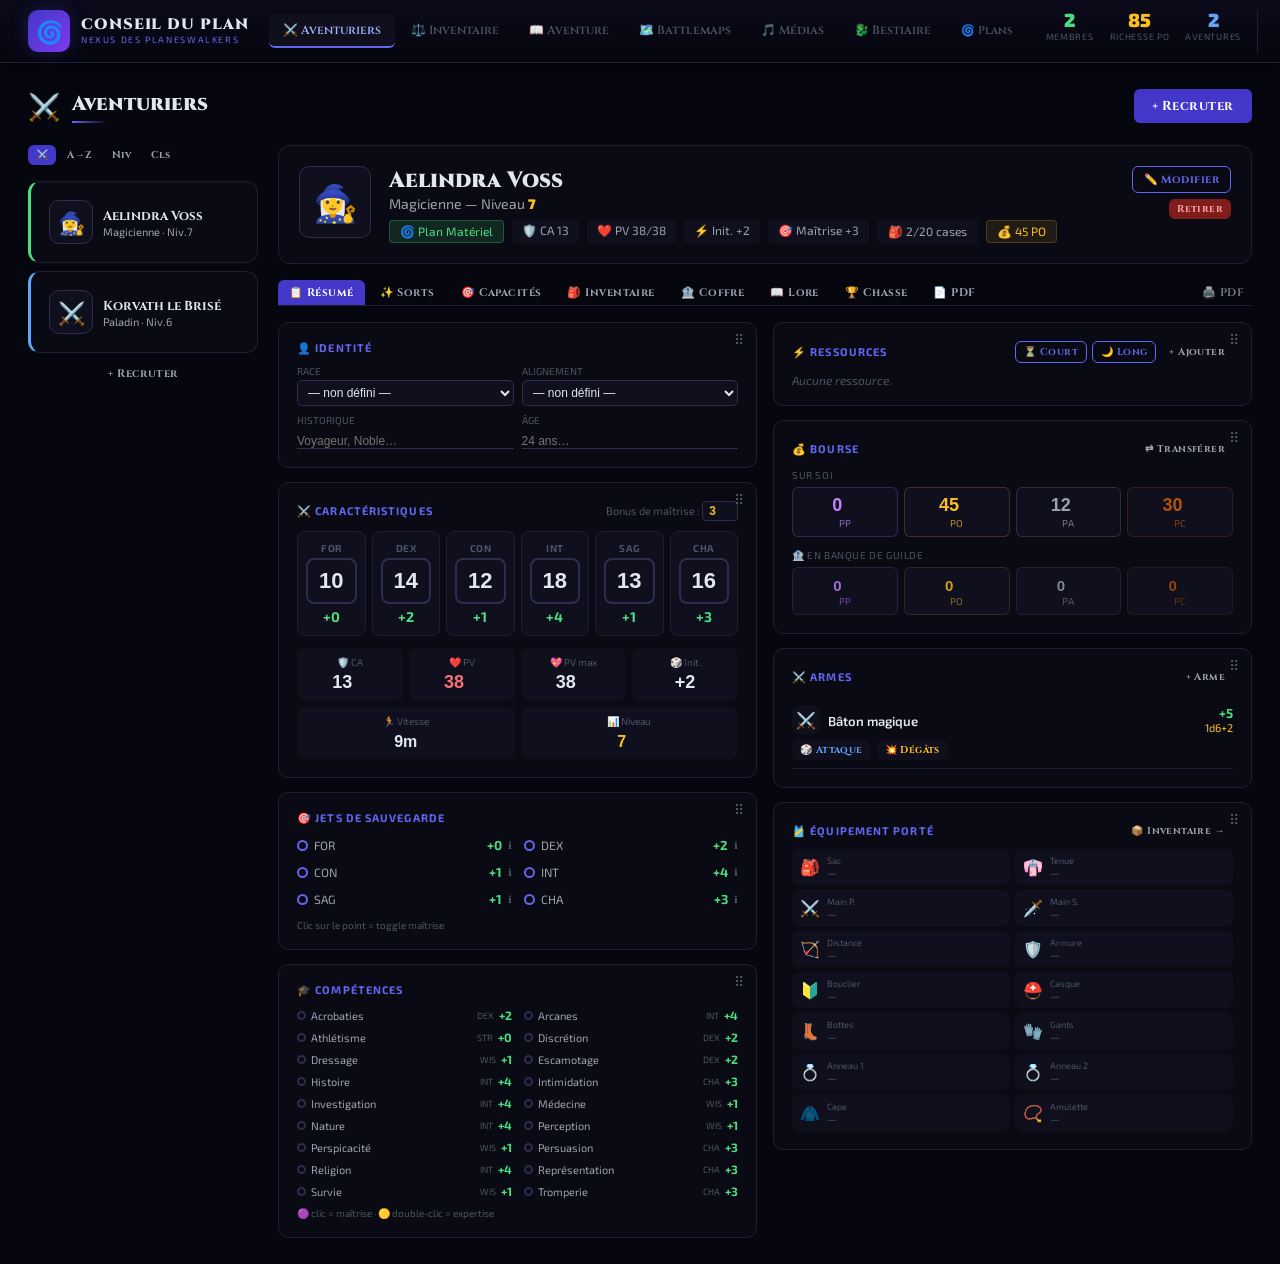
==== conseil-du-plan-v8/index.html @ fad64a67 "V8.0 — modularisation" ====
<!DOCTYPE html>
<html lang="fr">
<head>
    <meta charset="UTF-8">
    <meta name="viewport" content="width=device-width, initial-scale=1.0">
    <title>Conseil du Plan</title>
    
    <!-- Google Fonts -->
    <link href="https://fonts.googleapis.com/css2?family=Cinzel:wght@400;600;700;900&family=Crimson+Pro:ital,wght@0,400;0,600;1,400;1,600&family=Exo+2:wght@300;400;600;700&display=swap" rel="stylesheet">

    <!-- CSS -->
    <link rel="stylesheet" href="css/styles.css">
</head>
<body>
<body>

<!-- HEADER -->
<header id="header">
  <div id="header-inner">
    <div id="logo">
      <div id="logo-icon">🌀</div>
      <div>
        <div id="logo-title">CONSEIL DU PLAN</div>
        <div id="logo-sub">Nexus des Planeswalkers</div>
      </div>
    </div>
    <nav>
      <button class="nav-btn active" data-module="members" onclick="switchModule('members',this)">⚔️ Aventuriers</button>
      <button class="nav-btn" data-module="inventory" onclick="switchModule('inventory',this)">⚖️ Inventaire</button>
      <button class="nav-btn" data-module="adventure" onclick="switchModule('adventure',this)">📖 Aventure</button>
      <button class="nav-btn" data-module="battlemap" onclick="switchModule('battlemap',this)">🗺️ Battlemaps</button>
      <button class="nav-btn" data-module="media" onclick="switchModule('media',this)">🎵 Médias</button>
      <button class="nav-btn" data-module="bestiary" onclick="switchModule('bestiary',this)">🐉 Bestiaire</button>
      <button class="nav-btn" onclick="openPlanesModal()" style="font-size:11px" title="Gérer les noms de plans">🌀 Plans</button>
    </nav>
    <div id="stats">
      <div class="stat"><div class="stat-v" id="stat-members" style="color:var(--green)">0</div><div class="stat-l">Membres</div></div>
      <div class="stat"><div class="stat-v" id="stat-items" style="color:var(--gold)">0 PO</div><div class="stat-l">Richesse PO</div></div>
      <div class="stat"><div class="stat-v" id="stat-logs" style="color:var(--blue)">0</div><div class="stat-l">Aventures</div></div>
      <div style="display:flex;flex-direction:column;gap:3px;border-left:1px solid var(--border);padding-left:16px">
        <button class="btn btn-ghost btn-xs" onclick="exportData()" title="Exporter toutes les données en JSON" style="font-size:10px;white-space:nowrap">💾 Exporter</button>
        <button class="btn btn-ghost btn-xs" onclick="importData()" title="Importer un fichier de sauvegarde JSON" style="font-size:10px;white-space:nowrap">📂 Importer</button>
      </div>
      <button onclick="toggleTheme()" id="theme-btn" title="Basculer mode clair/sombre"
        style="background:none;border:1px solid var(--border2);border-radius:8px;cursor:pointer;padding:6px 10px;font-size:16px;color:var(--text);transition:all .2s;margin-left:4px">🌙</button>
    </div>
  </div>
</header>

<main id="main">
  <div id="module-members" class="module"></div>
  <div id="module-inventory" class="module" style="display:none"></div>
  <div id="module-battlemap" class="module" style="display:none"></div>
  <div id="module-media" class="module" style="display:none"></div>
  <div id="module-adventure" class="module" style="display:none"></div>
  <div id="module-bestiary" class="module" style="display:none"></div>
</main>

<!-- MODAL CONTAINER -->
<div id="modal-container"></div>
<div id="toast"></div>


    <!-- JS Modules (ordre important !) -->
    <script src="js/core/constants.js"></script>
    <script src="js/data/data-store.js"></script>
    <script src="js/core/db.js"></script>
    <script src="js/core/toast.js"></script>
    <script src="js/core/modal.js"></script>
    <script src="js/core/app.js"></script>
    <script src="js/core/utils.js"></script>
    <script src="js/modules/aventuriers.js"></script>
    <script src="js/modules/member-modal.js"></script>
    <script src="js/modules/member-spells.js"></script>
    <script src="js/modules/member-inventory.js"></script>
    <script src="js/modules/member-save.js"></script>
    <script src="js/modules/inventaire.js"></script>
    <script src="js/modules/journal.js"></script>
    <script src="js/modules/pnj.js"></script>
    <script src="js/modules/battlemaps.js"></script>
    <script src="js/modules/medias.js"></script>
    <script src="js/modules/bestiaire.js"></script>
    <script src="js/data/spells-aidedd.js"></script>
    <script src="js/modules/tresors.js"></script>
    <script src="js/modules/chasse.js"></script>
    <script src="js/modules/aventure.js"></script>
    <script src="js/core/export-import.js"></script>
    <script src="js/core/init.js"></script>
</body>
</html>
---- conseil-du-plan-v8/css/styles.css ----
/* @import déplacé vers <link> dans index.html */

*{box-sizing:border-box;margin:0;padding:0}
:root{
  --bg:#06060f;--surface:#0a0a14;--surface2:#0f0f1e;--selected:#1e1e3a;--border:#1e1e35;--border2:#2d2d4e;
  --text:#e2e8f0;--muted:#9ca3af;--dim:#4b5563;
  --indigo:#6366f1;--indigo-dark:#4338ca;--indigo-deep:#312e81;
  --gold:#fbbf24;--green:#4ade80;--sky:#38bdf8;--red:#f87171;--blue:#60a5fa;--purple:#c084fc;
}
body{background:var(--bg);color:var(--text);font-family:'Exo 2',sans-serif;min-height:100vh}
::-webkit-scrollbar{width:5px;height:5px}
::-webkit-scrollbar-track{background:var(--surface)}
::-webkit-scrollbar-thumb{background:var(--border2);border-radius:3px}

/* HEADER */
#header{
  position:sticky;top:0;z-index:200;
  background:linear-gradient(180deg,#0a0a1a,#06060f);
  border-bottom:1px solid var(--border);
  box-shadow:0 4px 30px rgba(0,0,0,.6);
  padding:0 28px;
}
#header-inner{max-width:1440px;margin:0 auto;display:flex;align-items:center;gap:20px;height:62px}
#logo{display:flex;align-items:center;gap:11px;flex-shrink:0}
#logo-icon{width:42px;height:42px;background:linear-gradient(135deg,var(--indigo-dark),#7c3aed);border-radius:10px;display:flex;align-items:center;justify-content:center;font-size:22px;box-shadow:0 0 18px #4338ca55}
#logo-title{font-family:'Cinzel',serif;font-weight:900;font-size:15px;letter-spacing:.06em;color:var(--text);line-height:1.1}
#logo-sub{font-size:9px;letter-spacing:.18em;text-transform:uppercase;color:var(--indigo)}
nav{display:flex;gap:2px;flex:1;justify-content:center}
.nav-btn{
  display:flex;align-items:center;gap:7px;padding:8px 14px;border-radius:6px;border:none;
  cursor:pointer;background:transparent;color:var(--dim);font-family:'Cinzel',serif;
  font-size:12px;font-weight:600;border-bottom:2px solid transparent;transition:all .15s;
  white-space:nowrap
}
.nav-btn:hover{color:var(--muted);background:var(--surface2)}
.nav-btn.active{color:#a5b4fc;background:var(--surface2);border-bottom-color:var(--indigo)}
#stats{display:flex;gap:16px;flex-shrink:0}
.stat{text-align:center}
.stat-v{font-weight:900;font-size:19px;line-height:1}
.stat-l{font-size:9px;text-transform:uppercase;letter-spacing:.08em;color:var(--dim);margin-top:2px}

/* MAIN */
#main{max-width:1440px;margin:0 auto;padding:26px 28px}
.module-header{display:flex;align-items:center;gap:12px;margin-bottom:22px}
.module-title{font-family:'Cinzel',serif;font-weight:900;font-size:20px;color:var(--text)}
.module-bar{width:36px;height:2px;background:linear-gradient(90deg,var(--indigo),transparent);margin-top:4px}

/* CARDS */
.card{background:var(--surface);border:1px solid var(--border);border-radius:10px;padding:18px}
.card:hover{border-color:var(--border2)}

/* BUTTONS */
.btn{
  display:inline-flex;align-items:center;gap:6px;padding:8px 18px;border-radius:6px;border:none;
  cursor:pointer;font-weight:700;font-family:'Cinzel',serif;letter-spacing:.04em;
  font-size:13px;transition:all .15s;white-space:nowrap
}
.btn-primary{background:var(--indigo-dark);color:#fff}.btn-primary:hover{background:#3730a3}
.btn-outline{background:transparent;color:var(--indigo);border:1px solid var(--indigo)}.btn-outline:hover{background:var(--surface2)}
.btn-ghost{background:transparent;color:var(--muted);border:none}.btn-ghost:hover{background:var(--border)}
.btn-danger{background:#7f1d1d;color:#fca5a5;border:none}.btn-danger:hover{background:#991b1b}
.btn-sm{padding:5px 11px;font-size:11px}
.btn-xs{padding:3px 8px;font-size:10px}

/* FORM */
.field{margin-bottom:14px}
.field label{display:block;font-size:11px;color:var(--muted);letter-spacing:.09em;text-transform:uppercase;margin-bottom:5px;font-weight:600}
.field input,.field textarea,.field select{
  width:100%;background:var(--surface2);border:1px solid var(--border2);border-radius:6px;
  color:var(--text);padding:8px 12px;font-size:14px;font-family:inherit;outline:none;
  transition:border .15s
}
.field input:focus,.field textarea:focus,.field select:focus{border-color:var(--indigo)}
.field textarea{resize:vertical;font-family:'Crimson Pro',serif;font-size:15px;line-height:1.7}
.grid2{display:grid;grid-template-columns:1fr 1fr;gap:0 16px}

/* MODAL */
.overlay{position:fixed;inset:0;background:rgba(0,0,0,.78);backdrop-filter:blur(5px);z-index:500;display:flex;align-items:center;justify-content:center;padding:20px}
.modal{background:var(--bg);border:1px solid var(--border2);border-radius:14px;width:100%;max-width:680px;max-height:88vh;overflow:auto;box-shadow:0 30px 60px rgba(0,0,0,.8)}
.modal-wide{max-width:900px}
.modal-header{padding:18px 24px;border-bottom:1px solid var(--border);display:flex;justify-content:space-between;align-items:center;position:sticky;top:0;background:var(--bg);z-index:10}
.modal-title{font-family:'Cinzel',serif;font-size:17px;color:var(--text)}
.modal-body{padding:24px}
.modal-close{background:none;border:none;color:var(--dim);cursor:pointer;font-size:20px;line-height:1;padding:2px 6px}
.modal-close:hover{color:var(--text)}

/* RARITY */
.badge-common{color:#9ca3af;background:#9ca3af18;border:1px solid #9ca3af33}
.badge-uncommon{color:#4ade80;background:#4ade8018;border:1px solid #4ade8033}
.badge-rare{color:#60a5fa;background:#60a5fa18;border:1px solid #60a5fa33}
.badge-veryrare{color:#c084fc;background:#c084fc18;border:1px solid #c084fc33}
.badge-legendary{color:#fb923c;background:#fb923c18;border:1px solid #fb923c33}
.badge{padding:2px 8px;border-radius:4px;font-size:11px;font-weight:600;letter-spacing:.05em}

/* TAGS */
.tag{padding:2px 8px;border-radius:4px;font-size:11px;background:#6366f118;color:var(--indigo);border:1px solid #6366f133}

/* AVATAR PICKER */
.avatar-grid{display:flex;flex-wrap:wrap;gap:6px;margin-top:6px}
.avatar-opt{width:38px;height:38px;font-size:20px;background:var(--surface2);border:1px solid var(--border2);border-radius:6px;cursor:pointer;display:flex;align-items:center;justify-content:center;transition:all .1s}
.avatar-opt:hover{border-color:var(--indigo)}
.avatar-opt.selected{background:var(--indigo-dark);border-color:var(--indigo)}
.avatar-img-opt{width:38px;height:38px;border-radius:6px;object-fit:cover;cursor:pointer;border:2px solid transparent}
.avatar-img-opt.selected{border-color:var(--indigo)}

/* SECTION DIVIDER */
.section-divider{display:flex;align-items:center;gap:8px;margin-bottom:10px;margin-top:20px}
.section-divider-label{font-size:11px;font-weight:700;letter-spacing:.1em;text-transform:uppercase;color:var(--indigo);white-space:nowrap}
.section-divider-line{flex:1;height:1px;background:linear-gradient(90deg,var(--indigo)44,transparent)}

/* JOURNAL PARCHMENT */
#journal-content.parchment{
  background:linear-gradient(160deg,#1a1208 0%,#130e06 50%,#1a1208 100%);
  border:1px solid #78350f55;
  border-radius:10px;
  padding:32px 36px;
  position:relative;
}
#journal-content.parchment::before{
  content:'';position:absolute;inset:0;border-radius:10px;
  background:url("data:image/svg+xml,%3Csvg xmlns='http://www.w3.org/2000/svg' width='200' height='200'%3E%3Cfilter id='n'%3E%3CfeTurbulence type='fractalNoise' baseFrequency='.65' numOctaves='3' stitchTiles='stitch'/%3E%3CfeColorMatrix type='saturate' values='0'/%3E%3C/filter%3E%3Crect width='200' height='200' filter='url(%23n)' opacity='0.04'/%3E%3C/svg%3E");
  pointer-events:none;opacity:.5
}
.journal-entry-text{
  font-family:'Crimson Pro',serif;font-size:17px;line-height:1.85;color:#d4b896;
  white-space:pre-wrap;position:relative;z-index:1
}
.journal-entry-title{font-family:'Cinzel',serif;font-size:22px;color:#e8d5b0;margin-bottom:8px;position:relative;z-index:1}
.journal-meta{color:#a07850;font-size:13px;position:relative;z-index:1}
.journal-tags{display:flex;gap:6px;flex-wrap:wrap;margin-top:16px;position:relative;z-index:1}
.journal-tag{padding:2px 10px;border-radius:4px;font-size:11px;background:#78350f22;color:#fbbf24;border:1px solid #78350f55}

/* STATBLOCK */
.statblock{background:var(--surface2);border:1px solid var(--border2);border-radius:8px;padding:16px}
.stat-row{display:flex;justify-content:space-between;align-items:center;padding:6px 0;border-bottom:1px solid var(--border)}
.stat-row:last-child{border-bottom:none}
.stat-key{color:var(--muted);font-size:13px}
.stat-val{color:var(--text);font-weight:600;font-size:13px;text-align:right;max-width:60%}
.stat-score{text-align:center;padding:10px 8px;background:var(--surface2);border-radius:8px;border:1px solid var(--border)}
.stat-score-val{font-size:22px;font-weight:900;color:var(--text);line-height:1}
.stat-score-mod{font-size:12px;color:var(--indigo);margin-top:2px}
.stat-score-name{font-size:10px;color:var(--dim);text-transform:uppercase;letter-spacing:.08em;margin-top:3px}

/* MEMBER CARD */
.member-card{
  background:var(--surface);border:1px solid var(--border);border-radius:12px;
  overflow:hidden;transition:border-color .15s;cursor:pointer
}
.member-card:hover{border-color:var(--border2)}
.member-card-banner{height:5px}
.member-card-body{padding:18px}
.member-avatar{width:58px;height:58px;border-radius:10px;object-fit:cover;background:var(--surface2);border:1px solid var(--border2);display:flex;align-items:center;justify-content:center;font-size:30px;flex-shrink:0;overflow:hidden}

/* BATTLEMAP */
#map-canvas-wrap{overflow:auto;flex:1}
.map-cell{position:absolute;box-sizing:border-box;cursor:crosshair}
.token{
  position:absolute;border-radius:50%;display:flex;align-items:center;justify-content:center;
  font-weight:900;color:#fff;cursor:grab;user-select:none;z-index:10;
  font-size:10px;transition:box-shadow .1s;overflow:hidden;
  flex-direction:column
}
.token:active{cursor:grabbing}
.token.selected{outline:2px solid #fff;outline-offset:1px;box-shadow:0 0 14px currentColor!important}

/* IMAGE UPLOAD */
.img-upload-btn{
  display:flex;flex-direction:column;align-items:center;justify-content:center;gap:6px;
  width:100%;min-height:90px;border:2px dashed var(--border2);border-radius:8px;
  cursor:pointer;color:var(--muted);font-size:13px;background:transparent;
  transition:border-color .15s;padding:16px
}
.img-upload-btn:hover{border-color:var(--indigo);color:var(--indigo)}

/* SCROLL container */
.scroll{overflow-y:auto}

/* SEPARATOR */
hr{border:none;border-top:1px solid var(--border);margin:16px 0}

/* TOAST */
#toast{
  position:fixed;bottom:24px;right:24px;z-index:999;
  background:var(--surface2);border:1px solid var(--indigo);border-radius:8px;
  padding:12px 20px;color:var(--text);font-size:14px;
  transform:translateY(80px);opacity:0;transition:all .3s;pointer-events:none
}
#toast.show{transform:translateY(0);opacity:1}

/* SECRET BOX */
.secret-box{background:var(--surface);border:1px solid #78350f;border-radius:6px;padding:12px 16px}
.secret-text{color:#fcd34d;font-family:'Crimson Pro',serif;font-size:15px;line-height:1.7}

/* RESPONSIVE TWEAKS */
@media(max-width:800px){
  #header-inner{flex-wrap:wrap;height:auto;padding:10px 0}
  nav{order:3;width:100%;overflow-x:auto;padding-bottom:4px}
}
/* ── LIGHT MODE ─────────────────────────────────────── */
body.light-mode{--blue:#0369a1;
  --bg:#f0f0f8;--surface:#ffffff;--surface2:#f5f5fc;--selected:#e8eaff;
  --border:#d4d4e8;--border2:#b8b8d4;
  --text:#1a1a2e;--muted:#4b5280;--dim:#9090b0;
}
body.light-mode #header{background:linear-gradient(180deg,#ffffff,#f0f0f8);box-shadow:0 4px 20px rgba(0,0,0,.08);}
body.light-mode .nav-btn{color:var(--dim);}
body.light-mode .nav-btn:hover{background:#e8e8f8;color:var(--muted);}
body.light-mode .nav-btn.active{color:#4338ca;background:#ebebff;border-bottom-color:#4338ca;}
body.light-mode .card{background:#fff;border-color:var(--border);}
body.light-mode input:focus,body.light-mode select:focus,body.light-mode textarea:focus{border-color:#6366f1;outline:none;}
body.light-mode .btn-ghost{color:var(--muted);background:transparent;}
body.light-mode .btn-ghost:hover{background:#e8e8f8;color:var(--text);}
body.light-mode .btn-outline{border-color:var(--border2);color:var(--muted);}
body.light-mode .btn-outline:hover{border-color:#6366f1;color:#6366f1;}
body.light-mode #sidebar{background:#fff;border-color:var(--border);}
body.light-mode .member-card:hover{background:#f5f5fc;border-color:#c4c4e8;}
body.light-mode .member-card.selected{background:#ebebff;border-color:#6366f1;}
body.light-mode .stat-score{background:#f0f0fc;}
body.light-mode .stat-score-val{color:#1a1a2e;}
body.light-mode .stat-score-mod{color:#6366f1;}
body.light-mode #toast{background:#fff;border-color:#6366f1;color:#1a1a2e;box-shadow:0 4px 20px rgba(0,0,0,.12);}
body.light-mode .secret-text{color:#92400e;}
body.light-mode .img-upload-btn{border-color:var(--border2);color:var(--muted);}
body.light-mode .img-upload-btn:hover{border-color:#6366f1;color:#6366f1;}
body.light-mode ::-webkit-scrollbar-track{background:#f0f0f8;}
body.light-mode ::-webkit-scrollbar-thumb{background:#c4c4e0;}

/* ── LIGHT MODE EXTRA OVERRIDES ──────────────────────────── */
body.light-mode .secret-box{background:#fffbeb;border-color:#f59e0b;}
body.light-mode #map-canvas-wrap{background:#dde1ea;}
body.light-mode .overlay{background:rgba(0,0,0,.4);}
body.light-mode .modal{background:#fff;border-color:var(--border);}
body.light-mode .modal-header{background:#f8f8fb;}
body.light-mode .modal-close{color:#555;}
body.light-mode input,body.light-mode textarea,body.light-mode select{
  background:var(--surface);color:var(--text);border-color:var(--border2);}
body.light-mode .badge-common{background:#f0f0f3;color:#555;}
body.light-mode .badge-uncommon{background:#e7faf0;color:#16a34a;}
body.light-mode .badge-rare{background:#eff6ff;color:#2563eb;}
body.light-mode .badge-veryrare{background:#f5f3ff;color:#7c3aed;}
body.light-mode .badge-legendary{background:#fff7ed;color:#c2410c;}
body.light-mode .member-card{background:#fff;border-color:#e2e4eb;}
body.light-mode .member-card.active{background:#eff1ff;border-color:#818cf8;}
body.light-mode .tab-btn{color:#555;}
body.light-mode .tab-btn.active{color:var(--indigo);}
body.light-mode #token-popup{background:#fff !important;border-color:#c0c4d8 !important;color:var(--text);}
body.light-mode #token-popup *{color:var(--text);}
body.light-mode .tooltip{background:#fff;border:1px solid var(--border2);color:var(--text);}
/* ── JOURNAL light mode ──────────────────────────────── */
body.light-mode #journal-content.parchment{
  background:linear-gradient(160deg,#fdf6e3 0%,#fef9ec 50%,#fdf6e3 100%);
  border-color:#c8a86044;
  box-shadow:0 4px 24px rgba(160,120,40,.08);
}
body.light-mode #journal-content.parchment::before{opacity:.12;}
body.light-mode .journal-entry-title{color:#3d2b0e;}
body.light-mode .journal-entry-text{color:#4a3520;}
body.light-mode .journal-meta{color:#8b6340;}
body.light-mode .journal-tag{background:#f3e4c044;color:#9a7030;border-color:#c8a86044;}
body.light-mode #journal-sidebar>div{background:var(--surface)!important;}


@keyframes slideUp {
  from { transform:translateY(20px); opacity:0; }
  to   { transform:translateY(0);    opacity:1; }
}


/* ── V6 : PANNEAUX LEGO ──────────────────────────────────────── */
.v6-panel {
  position: relative;
  transition: box-shadow .15s, transform .1s;
  cursor: default;
}
.v6-panel-handle {
  position: absolute;
  top: 8px;
  right: 8px;
  color: var(--dim);
  font-size: 14px;
  cursor: grab;
  padding: 2px 4px;
  border-radius: 4px;
  transition: color .15s, background .15s;
  user-select: none;
  line-height: 1;
}
.v6-panel-handle:hover {
  color: var(--indigo);
  background: var(--indigo)15;
}
.v6-panel[draggable=true] {
  cursor: grab;
}
.v6-panel.dragging {
  opacity: .4;
  box-shadow: 0 8px 24px #0008;
  transform: scale(.98);
}
.v6-drop-col {
  display: flex;
  flex-direction: column;
  gap: 14px;
  min-height: 100px;
  transition: outline .15s;
}
.v6-drop-col.drag-over {
  outline: 2px dashed var(--indigo);
  border-radius: 10px;
}

/* ── V6 : INPUTS INLINE ─────────────────────────────────────── */
.stat-score input {
  -moz-appearance: textfield;
}
.stat-score input::-webkit-outer-spin-button,
.stat-score input::-webkit-inner-spin-button {
  -webkit-appearance: none;
}

/* ── V6 : IMPRESSION @media print ──────────────────────────── */
@media print {
  /* Masquer tout sauf la fiche perso */
  body > *:not(#print-sheet) { display: none !important; }
  #print-sheet {
    display: block !important;
    position: fixed;
    top: 0; left: 0;
    width: 210mm;
    min-height: 297mm;
    background: white;
    color: black;
    font-family: 'Crimson Pro', Georgia, serif;
    font-size: 10pt;
    padding: 10mm;
  }
  #print-sheet .ps-header {
    display: flex;
    align-items: center;
    gap: 12px;
    border-bottom: 2px solid #333;
    padding-bottom: 8px;
    margin-bottom: 12px;
  }
  #print-sheet .ps-section {
    break-inside: avoid;
    margin-bottom: 10px;
  }
  #print-sheet .ps-section-title {
    font-family: 'Cinzel', serif;
    font-size: 9pt;
    text-transform: uppercase;
    letter-spacing: .1em;
    border-bottom: 1px solid #999;
    margin-bottom: 5px;
    color: #444;
  }
  #print-sheet .ps-grid6 {
    display: grid;
    grid-template-columns: repeat(6, 1fr);
    gap: 4px;
    text-align: center;
  }
  #print-sheet .ps-stat-box {
    border: 1px solid #999;
    border-radius: 6px;
    padding: 4px;
  }
  #print-sheet .ps-stat-val { font-size: 18pt; font-weight: 900; }
  #print-sheet .ps-stat-mod { font-size: 11pt; font-weight: 700; }
  #print-sheet .ps-stat-name { font-size: 7pt; text-transform: uppercase; color: #555; }
  #print-sheet .ps-grid2 { display: grid; grid-template-columns: 1fr 1fr; gap: 6px; }
  #print-sheet .ps-coin { text-align: center; border: 1px solid #ccc; border-radius: 4px; padding: 3px; }
}
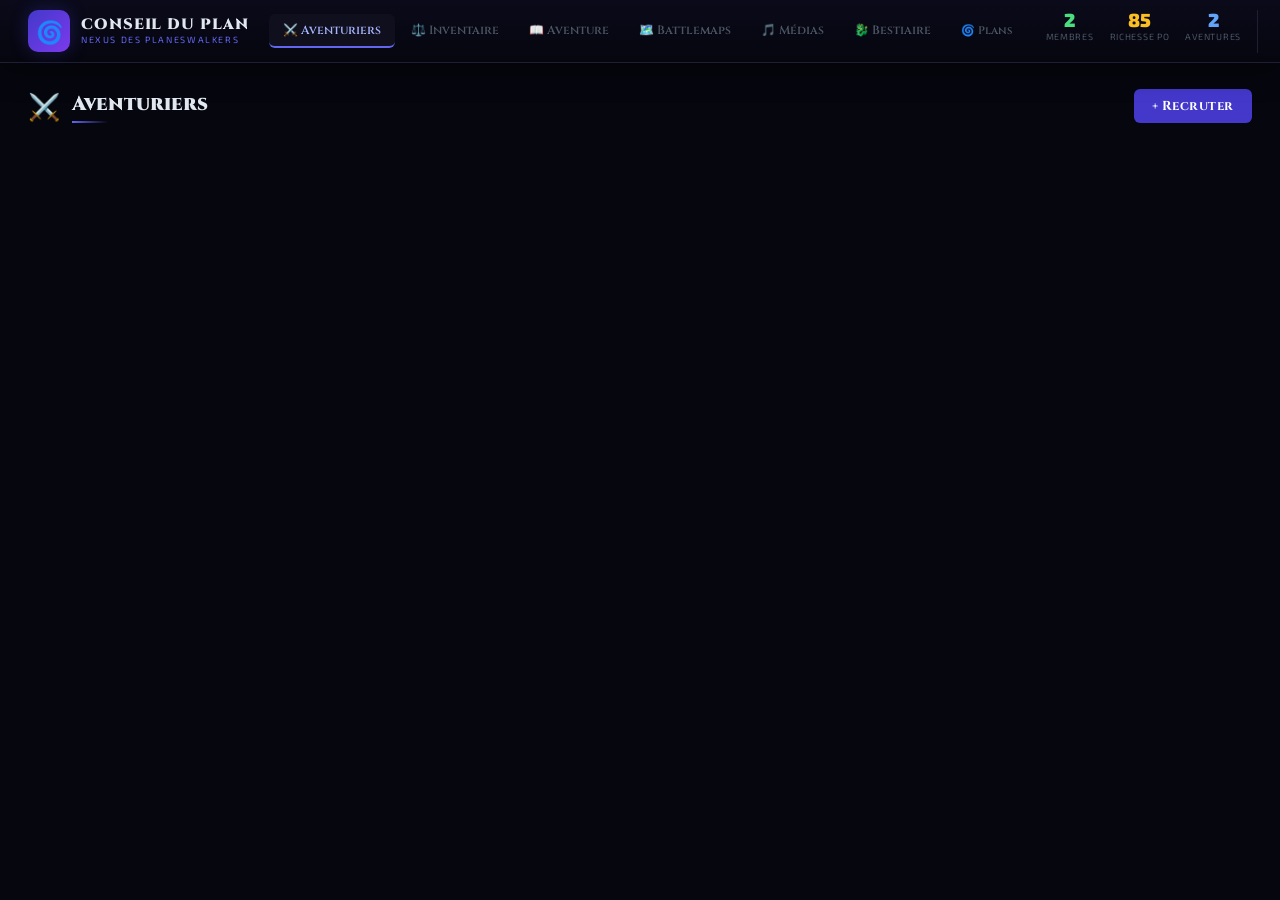
==== commit 4e9936fa: "bug fixes" ====
--- a/conseil-du-plan-v8/index.html
+++ b/conseil-du-plan-v8/index.html
@@ -12,7 +12,6 @@
     <link rel="stylesheet" href="css/styles.css">
 </head>
 <body>
-<body>
 
 <!-- HEADER -->
 <header id="header">
@@ -25,18 +24,18 @@
       </div>
     </div>
     <nav>
-      <button class="nav-btn active" data-module="members" onclick="switchModule('members',this)">⚔️ Aventuriers</button>
-      <button class="nav-btn" data-module="inventory" onclick="switchModule('inventory',this)">⚖️ Inventaire</button>
-      <button class="nav-btn" data-module="adventure" onclick="switchModule('adventure',this)">📖 Aventure</button>
-      <button class="nav-btn" data-module="battlemap" onclick="switchModule('battlemap',this)">🗺️ Battlemaps</button>
-      <button class="nav-btn" data-module="media" onclick="switchModule('media',this)">🎵 Médias</button>
-      <button class="nav-btn" data-module="bestiary" onclick="switchModule('bestiary',this)">🐉 Bestiaire</button>
+      <button class="nav-btn active" data-module="members"    onclick="switchModule('members',this)">⚔️ Aventuriers</button>
+      <button class="nav-btn"        data-module="inventory"  onclick="switchModule('inventory',this)">⚖️ Inventaire</button>
+      <button class="nav-btn"        data-module="adventure"  onclick="switchModule('adventure',this)">📖 Aventure</button>
+      <button class="nav-btn"        data-module="battlemap"  onclick="switchModule('battlemap',this)">🗺️ Battlemaps</button>
+      <button class="nav-btn"        data-module="media"      onclick="switchModule('media',this)">🎵 Médias</button>
+      <button class="nav-btn"        data-module="bestiary"   onclick="switchModule('bestiary',this)">🐉 Bestiaire</button>
       <button class="nav-btn" onclick="openPlanesModal()" style="font-size:11px" title="Gérer les noms de plans">🌀 Plans</button>
     </nav>
     <div id="stats">
       <div class="stat"><div class="stat-v" id="stat-members" style="color:var(--green)">0</div><div class="stat-l">Membres</div></div>
-      <div class="stat"><div class="stat-v" id="stat-items" style="color:var(--gold)">0 PO</div><div class="stat-l">Richesse PO</div></div>
-      <div class="stat"><div class="stat-v" id="stat-logs" style="color:var(--blue)">0</div><div class="stat-l">Aventures</div></div>
+      <div class="stat"><div class="stat-v" id="stat-items"   style="color:var(--gold)">0 PO</div><div class="stat-l">Richesse PO</div></div>
+      <div class="stat"><div class="stat-v" id="stat-logs"    style="color:var(--blue)">0</div><div class="stat-l">Aventures</div></div>
       <div style="display:flex;flex-direction:column;gap:3px;border-left:1px solid var(--border);padding-left:16px">
         <button class="btn btn-ghost btn-xs" onclick="exportData()" title="Exporter toutes les données en JSON" style="font-size:10px;white-space:nowrap">💾 Exporter</button>
         <button class="btn btn-ghost btn-xs" onclick="importData()" title="Importer un fichier de sauvegarde JSON" style="font-size:10px;white-space:nowrap">📂 Importer</button>
@@ -48,43 +47,77 @@
 </header>
 
 <main id="main">
-  <div id="module-members" class="module"></div>
+  <div id="module-members"   class="module"></div>
   <div id="module-inventory" class="module" style="display:none"></div>
   <div id="module-battlemap" class="module" style="display:none"></div>
-  <div id="module-media" class="module" style="display:none"></div>
+  <div id="module-media"     class="module" style="display:none"></div>
   <div id="module-adventure" class="module" style="display:none"></div>
-  <div id="module-bestiary" class="module" style="display:none"></div>
+  <div id="module-bestiary"  class="module" style="display:none"></div>
 </main>
 
 <!-- MODAL CONTAINER -->
 <div id="modal-container"></div>
 <div id="toast"></div>
 
+<!-- Div d'impression (généré par generatePrintSheet, caché hors impression) -->
+<div id="print-sheet" style="display:none">
+  <div id="print-sheet-content"></div>
+</div>
 
-    <!-- JS Modules (ordre important !) -->
+    <!--
+    ================================================================
+    ORDRE DE CHARGEMENT DES SCRIPTS — CRITIQUE
+    ================================================================
+    1. constants.js     — constantes globales (STORE_KEY, listes…)
+    2. data-store.js    — données par défaut + DB initial
+    3. db.js            — save(), load(), hydrate(), helpers inline
+    4. toast / modal / app — UI de base
+    5. utils.js         — helpers + [Patch 2a] normalizeItem()
+                                   + [Patch 2b] DragDrop
+    6. modules aventuriers (ordre fixe — dépendances entre eux)
+    7. member-resources.js — [Patch 4] APRÈS member-save.js,
+                             AVANT inventaire.js
+                             (dépend de renderMemberSummary de aventuriers.js)
+    8. inventaire.js    — module inventaire
+    9. autres modules…
+    10. spells-aidedd.js — APRÈS bestiaire.js (qui l'utilise)
+    11. export-import.js — APRÈS tous les modules
+    12. init.js         — DERNIER : lance le premier rendu
+    ================================================================
+    -->
+
+    <!-- ── CORE ── -->
     <script src="js/core/constants.js"></script>
     <script src="js/data/data-store.js"></script>
     <script src="js/core/db.js"></script>
     <script src="js/core/toast.js"></script>
     <script src="js/core/modal.js"></script>
     <script src="js/core/app.js"></script>
-    <script src="js/core/utils.js"></script>
+    <script src="js/core/utils.js"></script><!-- Patch 2a + 2b -->
+
+    <!-- ── MODULES AVENTURIERS ── -->
     <script src="js/modules/aventuriers.js"></script>
     <script src="js/modules/member-modal.js"></script>
     <script src="js/modules/member-spells.js"></script>
     <script src="js/modules/member-inventory.js"></script>
     <script src="js/modules/member-save.js"></script>
+    <script src="js/modules/member-resources.js"></script><!-- Patch 4 — après member-save, avant inventaire -->
+
+    <!-- ── AUTRES MODULES ── -->
     <script src="js/modules/inventaire.js"></script>
     <script src="js/modules/journal.js"></script>
     <script src="js/modules/pnj.js"></script>
     <script src="js/modules/battlemaps.js"></script>
     <script src="js/modules/medias.js"></script>
     <script src="js/modules/bestiaire.js"></script>
-    <script src="js/data/spells-aidedd.js"></script>
+    <script src="js/data/spells-aidedd.js"></script><!-- après bestiaire -->
     <script src="js/modules/tresors.js"></script>
     <script src="js/modules/chasse.js"></script>
     <script src="js/modules/aventure.js"></script>
+
+    <!-- ── FINALISATION ── -->
     <script src="js/core/export-import.js"></script>
-    <script src="js/core/init.js"></script>
+    <script src="js/core/init.js"></script><!-- DOIT être le dernier -->
+
 </body>
-</html>+</html>
--- a/conseil-du-plan-v8/css/styles.css
+++ b/conseil-du-plan-v8/css/styles.css
@@ -6,13 +6,16 @@
   --text:#e2e8f0;--muted:#9ca3af;--dim:#4b5563;
   --indigo:#6366f1;--indigo-dark:#4338ca;--indigo-deep:#312e81;
   --gold:#fbbf24;--green:#4ade80;--sky:#38bdf8;--red:#f87171;--blue:#60a5fa;--purple:#c084fc;
+  --accent:#c8a455;
 }
 body{background:var(--bg);color:var(--text);font-family:'Exo 2',sans-serif;min-height:100vh}
 ::-webkit-scrollbar{width:5px;height:5px}
 ::-webkit-scrollbar-track{background:var(--surface)}
 ::-webkit-scrollbar-thumb{background:var(--border2);border-radius:3px}
 
-/* HEADER */
+/* ═══════════════════════════════════════════════════════════
+   HEADER
+   ═══════════════════════════════════════════════════════════ */
 #header{
   position:sticky;top:0;z-index:200;
   background:linear-gradient(180deg,#0a0a1a,#06060f);
@@ -22,7 +25,12 @@
 }
 #header-inner{max-width:1440px;margin:0 auto;display:flex;align-items:center;gap:20px;height:62px}
 #logo{display:flex;align-items:center;gap:11px;flex-shrink:0}
-#logo-icon{width:42px;height:42px;background:linear-gradient(135deg,var(--indigo-dark),#7c3aed);border-radius:10px;display:flex;align-items:center;justify-content:center;font-size:22px;box-shadow:0 0 18px #4338ca55}
+#logo-icon{
+  width:42px;height:42px;
+  background:linear-gradient(135deg,var(--indigo-dark),#7c3aed);
+  border-radius:10px;display:flex;align-items:center;justify-content:center;
+  font-size:22px;box-shadow:0 0 18px #4338ca55
+}
 #logo-title{font-family:'Cinzel',serif;font-weight:900;font-size:15px;letter-spacing:.06em;color:var(--text);line-height:1.1}
 #logo-sub{font-size:9px;letter-spacing:.18em;text-transform:uppercase;color:var(--indigo)}
 nav{display:flex;gap:2px;flex:1;justify-content:center}
@@ -39,32 +47,47 @@
 .stat-v{font-weight:900;font-size:19px;line-height:1}
 .stat-l{font-size:9px;text-transform:uppercase;letter-spacing:.08em;color:var(--dim);margin-top:2px}
 
-/* MAIN */
+/* ═══════════════════════════════════════════════════════════
+   MAIN
+   ═══════════════════════════════════════════════════════════ */
 #main{max-width:1440px;margin:0 auto;padding:26px 28px}
 .module-header{display:flex;align-items:center;gap:12px;margin-bottom:22px}
 .module-title{font-family:'Cinzel',serif;font-weight:900;font-size:20px;color:var(--text)}
 .module-bar{width:36px;height:2px;background:linear-gradient(90deg,var(--indigo),transparent);margin-top:4px}
 
-/* CARDS */
+/* ═══════════════════════════════════════════════════════════
+   CARDS
+   ═══════════════════════════════════════════════════════════ */
 .card{background:var(--surface);border:1px solid var(--border);border-radius:10px;padding:18px}
 .card:hover{border-color:var(--border2)}
 
-/* BUTTONS */
+/* ═══════════════════════════════════════════════════════════
+   BUTTONS
+   ═══════════════════════════════════════════════════════════ */
 .btn{
   display:inline-flex;align-items:center;gap:6px;padding:8px 18px;border-radius:6px;border:none;
   cursor:pointer;font-weight:700;font-family:'Cinzel',serif;letter-spacing:.04em;
   font-size:13px;transition:all .15s;white-space:nowrap
 }
-.btn-primary{background:var(--indigo-dark);color:#fff}.btn-primary:hover{background:#3730a3}
-.btn-outline{background:transparent;color:var(--indigo);border:1px solid var(--indigo)}.btn-outline:hover{background:var(--surface2)}
-.btn-ghost{background:transparent;color:var(--muted);border:none}.btn-ghost:hover{background:var(--border)}
-.btn-danger{background:#7f1d1d;color:#fca5a5;border:none}.btn-danger:hover{background:#991b1b}
+.btn-primary{background:var(--indigo-dark);color:#fff}
+.btn-primary:hover{background:#3730a3}
+.btn-outline{background:transparent;color:var(--indigo);border:1px solid var(--indigo)}
+.btn-outline:hover{background:var(--surface2)}
+.btn-ghost{background:transparent;color:var(--muted);border:none}
+.btn-ghost:hover{background:var(--border)}
+.btn-danger{background:#7f1d1d;color:#fca5a5;border:none}
+.btn-danger:hover{background:#991b1b}
 .btn-sm{padding:5px 11px;font-size:11px}
 .btn-xs{padding:3px 8px;font-size:10px}
 
-/* FORM */
+/* ═══════════════════════════════════════════════════════════
+   FORM
+   ═══════════════════════════════════════════════════════════ */
 .field{margin-bottom:14px}
-.field label{display:block;font-size:11px;color:var(--muted);letter-spacing:.09em;text-transform:uppercase;margin-bottom:5px;font-weight:600}
+.field label{
+  display:block;font-size:11px;color:var(--muted);
+  letter-spacing:.09em;text-transform:uppercase;margin-bottom:5px;font-weight:600
+}
 .field input,.field textarea,.field select{
   width:100%;background:var(--surface2);border:1px solid var(--border2);border-radius:6px;
   color:var(--text);padding:8px 12px;font-size:14px;font-family:inherit;outline:none;
@@ -74,47 +97,79 @@
 .field textarea{resize:vertical;font-family:'Crimson Pro',serif;font-size:15px;line-height:1.7}
 .grid2{display:grid;grid-template-columns:1fr 1fr;gap:0 16px}
 
-/* MODAL */
-.overlay{position:fixed;inset:0;background:rgba(0,0,0,.78);backdrop-filter:blur(5px);z-index:500;display:flex;align-items:center;justify-content:center;padding:20px}
-.modal{background:var(--bg);border:1px solid var(--border2);border-radius:14px;width:100%;max-width:680px;max-height:88vh;overflow:auto;box-shadow:0 30px 60px rgba(0,0,0,.8)}
+/* ═══════════════════════════════════════════════════════════
+   MODAL
+   ═══════════════════════════════════════════════════════════ */
+.overlay{
+  position:fixed;inset:0;background:rgba(0,0,0,.78);backdrop-filter:blur(5px);
+  z-index:500;display:flex;align-items:center;justify-content:center;padding:20px
+}
+.modal{
+  background:var(--bg);border:1px solid var(--border2);border-radius:14px;
+  width:100%;max-width:680px;max-height:88vh;overflow:auto;
+  box-shadow:0 30px 60px rgba(0,0,0,.8)
+}
 .modal-wide{max-width:900px}
-.modal-header{padding:18px 24px;border-bottom:1px solid var(--border);display:flex;justify-content:space-between;align-items:center;position:sticky;top:0;background:var(--bg);z-index:10}
+.modal-header{
+  padding:18px 24px;border-bottom:1px solid var(--border);
+  display:flex;justify-content:space-between;align-items:center;
+  position:sticky;top:0;background:var(--bg);z-index:10
+}
 .modal-title{font-family:'Cinzel',serif;font-size:17px;color:var(--text)}
 .modal-body{padding:24px}
+.modal-footer{
+  padding:14px 24px;border-top:1px solid var(--border);
+  display:flex;justify-content:flex-end;gap:10px;
+  position:sticky;bottom:0;background:var(--bg)
+}
 .modal-close{background:none;border:none;color:var(--dim);cursor:pointer;font-size:20px;line-height:1;padding:2px 6px}
 .modal-close:hover{color:var(--text)}
 
-/* RARITY */
-.badge-common{color:#9ca3af;background:#9ca3af18;border:1px solid #9ca3af33}
-.badge-uncommon{color:#4ade80;background:#4ade8018;border:1px solid #4ade8033}
-.badge-rare{color:#60a5fa;background:#60a5fa18;border:1px solid #60a5fa33}
-.badge-veryrare{color:#c084fc;background:#c084fc18;border:1px solid #c084fc33}
+/* ═══════════════════════════════════════════════════════════
+   RARITY BADGES
+   ═══════════════════════════════════════════════════════════ */
+.badge{padding:2px 8px;border-radius:4px;font-size:11px;font-weight:600;letter-spacing:.05em}
+.badge-common   {color:#9ca3af;background:#9ca3af18;border:1px solid #9ca3af33}
+.badge-uncommon {color:#4ade80;background:#4ade8018;border:1px solid #4ade8033}
+.badge-rare     {color:#60a5fa;background:#60a5fa18;border:1px solid #60a5fa33}
+.badge-veryrare {color:#c084fc;background:#c084fc18;border:1px solid #c084fc33}
 .badge-legendary{color:#fb923c;background:#fb923c18;border:1px solid #fb923c33}
-.badge{padding:2px 8px;border-radius:4px;font-size:11px;font-weight:600;letter-spacing:.05em}
-
-/* TAGS */
-.tag{padding:2px 8px;border-radius:4px;font-size:11px;background:#6366f118;color:var(--indigo);border:1px solid #6366f133}
-
-/* AVATAR PICKER */
+
+/* ═══════════════════════════════════════════════════════════
+   TAGS
+   ═══════════════════════════════════════════════════════════ */
+.tag{
+  padding:2px 8px;border-radius:4px;font-size:11px;
+  background:#6366f118;color:var(--indigo);border:1px solid #6366f133
+}
+
+/* ═══════════════════════════════════════════════════════════
+   AVATAR PICKER
+   ═══════════════════════════════════════════════════════════ */
 .avatar-grid{display:flex;flex-wrap:wrap;gap:6px;margin-top:6px}
-.avatar-opt{width:38px;height:38px;font-size:20px;background:var(--surface2);border:1px solid var(--border2);border-radius:6px;cursor:pointer;display:flex;align-items:center;justify-content:center;transition:all .1s}
+.avatar-opt{
+  width:38px;height:38px;font-size:20px;background:var(--surface2);
+  border:1px solid var(--border2);border-radius:6px;cursor:pointer;
+  display:flex;align-items:center;justify-content:center;transition:all .1s
+}
 .avatar-opt:hover{border-color:var(--indigo)}
 .avatar-opt.selected{background:var(--indigo-dark);border-color:var(--indigo)}
 .avatar-img-opt{width:38px;height:38px;border-radius:6px;object-fit:cover;cursor:pointer;border:2px solid transparent}
 .avatar-img-opt.selected{border-color:var(--indigo)}
 
-/* SECTION DIVIDER */
+/* ═══════════════════════════════════════════════════════════
+   SECTION DIVIDER
+   ═══════════════════════════════════════════════════════════ */
 .section-divider{display:flex;align-items:center;gap:8px;margin-bottom:10px;margin-top:20px}
 .section-divider-label{font-size:11px;font-weight:700;letter-spacing:.1em;text-transform:uppercase;color:var(--indigo);white-space:nowrap}
 .section-divider-line{flex:1;height:1px;background:linear-gradient(90deg,var(--indigo)44,transparent)}
 
-/* JOURNAL PARCHMENT */
+/* ═══════════════════════════════════════════════════════════
+   JOURNAL PARCHMENT
+   ═══════════════════════════════════════════════════════════ */
 #journal-content.parchment{
   background:linear-gradient(160deg,#1a1208 0%,#130e06 50%,#1a1208 100%);
-  border:1px solid #78350f55;
-  border-radius:10px;
-  padding:32px 36px;
-  position:relative;
+  border:1px solid #78350f55;border-radius:10px;padding:32px 36px;position:relative;
 }
 #journal-content.parchment::before{
   content:'';position:absolute;inset:0;border-radius:10px;
@@ -130,7 +185,9 @@
 .journal-tags{display:flex;gap:6px;flex-wrap:wrap;margin-top:16px;position:relative;z-index:1}
 .journal-tag{padding:2px 10px;border-radius:4px;font-size:11px;background:#78350f22;color:#fbbf24;border:1px solid #78350f55}
 
-/* STATBLOCK */
+/* ═══════════════════════════════════════════════════════════
+   STATBLOCK
+   ═══════════════════════════════════════════════════════════ */
 .statblock{background:var(--surface2);border:1px solid var(--border2);border-radius:8px;padding:16px}
 .stat-row{display:flex;justify-content:space-between;align-items:center;padding:6px 0;border-bottom:1px solid var(--border)}
 .stat-row:last-child{border-bottom:none}
@@ -141,29 +198,40 @@
 .stat-score-mod{font-size:12px;color:var(--indigo);margin-top:2px}
 .stat-score-name{font-size:10px;color:var(--dim);text-transform:uppercase;letter-spacing:.08em;margin-top:3px}
 
-/* MEMBER CARD */
+/* ═══════════════════════════════════════════════════════════
+   MEMBER CARD
+   ═══════════════════════════════════════════════════════════ */
 .member-card{
   background:var(--surface);border:1px solid var(--border);border-radius:12px;
   overflow:hidden;transition:border-color .15s;cursor:pointer
 }
 .member-card:hover{border-color:var(--border2)}
+.member-card.active{background:var(--selected);border-color:var(--indigo)}
 .member-card-banner{height:5px}
 .member-card-body{padding:18px}
-.member-avatar{width:58px;height:58px;border-radius:10px;object-fit:cover;background:var(--surface2);border:1px solid var(--border2);display:flex;align-items:center;justify-content:center;font-size:30px;flex-shrink:0;overflow:hidden}
-
-/* BATTLEMAP */
+.member-avatar{
+  width:58px;height:58px;border-radius:10px;object-fit:cover;
+  background:var(--surface2);border:1px solid var(--border2);
+  display:flex;align-items:center;justify-content:center;
+  font-size:30px;flex-shrink:0;overflow:hidden
+}
+
+/* ═══════════════════════════════════════════════════════════
+   BATTLEMAP
+   ═══════════════════════════════════════════════════════════ */
 #map-canvas-wrap{overflow:auto;flex:1}
 .map-cell{position:absolute;box-sizing:border-box;cursor:crosshair}
 .token{
   position:absolute;border-radius:50%;display:flex;align-items:center;justify-content:center;
   font-weight:900;color:#fff;cursor:grab;user-select:none;z-index:10;
-  font-size:10px;transition:box-shadow .1s;overflow:hidden;
-  flex-direction:column
+  font-size:10px;transition:box-shadow .1s;overflow:hidden;flex-direction:column
 }
 .token:active{cursor:grabbing}
 .token.selected{outline:2px solid #fff;outline-offset:1px;box-shadow:0 0 14px currentColor!important}
 
-/* IMAGE UPLOAD */
+/* ═══════════════════════════════════════════════════════════
+   IMAGE UPLOAD
+   ═══════════════════════════════════════════════════════════ */
 .img-upload-btn{
   display:flex;flex-direction:column;align-items:center;justify-content:center;gap:6px;
   width:100%;min-height:90px;border:2px dashed var(--border2);border-radius:8px;
@@ -172,13 +240,15 @@
 }
 .img-upload-btn:hover{border-color:var(--indigo);color:var(--indigo)}
 
-/* SCROLL container */
+/* ═══════════════════════════════════════════════════════════
+   DIVERS
+   ═══════════════════════════════════════════════════════════ */
 .scroll{overflow-y:auto}
-
-/* SEPARATOR */
 hr{border:none;border-top:1px solid var(--border);margin:16px 0}
 
-/* TOAST */
+/* ═══════════════════════════════════════════════════════════
+   TOAST
+   ═══════════════════════════════════════════════════════════ */
 #toast{
   position:fixed;bottom:24px;right:24px;z-index:999;
   background:var(--surface2);border:1px solid var(--indigo);border-radius:8px;
@@ -187,188 +257,249 @@
 }
 #toast.show{transform:translateY(0);opacity:1}
 
-/* SECRET BOX */
+/* ═══════════════════════════════════════════════════════════
+   SECRET BOX
+   ═══════════════════════════════════════════════════════════ */
 .secret-box{background:var(--surface);border:1px solid #78350f;border-radius:6px;padding:12px 16px}
 .secret-text{color:#fcd34d;font-family:'Crimson Pro',serif;font-size:15px;line-height:1.7}
 
-/* RESPONSIVE TWEAKS */
+/* ═══════════════════════════════════════════════════════════
+   RESPONSIVE
+   ═══════════════════════════════════════════════════════════ */
 @media(max-width:800px){
   #header-inner{flex-wrap:wrap;height:auto;padding:10px 0}
   nav{order:3;width:100%;overflow-x:auto;padding-bottom:4px}
 }
-/* ── LIGHT MODE ─────────────────────────────────────── */
-body.light-mode{--blue:#0369a1;
+
+/* ═══════════════════════════════════════════════════════════
+   LIGHT MODE
+   ═══════════════════════════════════════════════════════════ */
+body.light-mode{
+  --blue:#0369a1;
   --bg:#f0f0f8;--surface:#ffffff;--surface2:#f5f5fc;--selected:#e8eaff;
   --border:#d4d4e8;--border2:#b8b8d4;
   --text:#1a1a2e;--muted:#4b5280;--dim:#9090b0;
 }
-body.light-mode #header{background:linear-gradient(180deg,#ffffff,#f0f0f8);box-shadow:0 4px 20px rgba(0,0,0,.08);}
-body.light-mode .nav-btn{color:var(--dim);}
-body.light-mode .nav-btn:hover{background:#e8e8f8;color:var(--muted);}
-body.light-mode .nav-btn.active{color:#4338ca;background:#ebebff;border-bottom-color:#4338ca;}
-body.light-mode .card{background:#fff;border-color:var(--border);}
-body.light-mode input:focus,body.light-mode select:focus,body.light-mode textarea:focus{border-color:#6366f1;outline:none;}
-body.light-mode .btn-ghost{color:var(--muted);background:transparent;}
-body.light-mode .btn-ghost:hover{background:#e8e8f8;color:var(--text);}
-body.light-mode .btn-outline{border-color:var(--border2);color:var(--muted);}
-body.light-mode .btn-outline:hover{border-color:#6366f1;color:#6366f1;}
-body.light-mode #sidebar{background:#fff;border-color:var(--border);}
-body.light-mode .member-card:hover{background:#f5f5fc;border-color:#c4c4e8;}
-body.light-mode .member-card.selected{background:#ebebff;border-color:#6366f1;}
-body.light-mode .stat-score{background:#f0f0fc;}
-body.light-mode .stat-score-val{color:#1a1a2e;}
-body.light-mode .stat-score-mod{color:#6366f1;}
-body.light-mode #toast{background:#fff;border-color:#6366f1;color:#1a1a2e;box-shadow:0 4px 20px rgba(0,0,0,.12);}
-body.light-mode .secret-text{color:#92400e;}
-body.light-mode .img-upload-btn{border-color:var(--border2);color:var(--muted);}
-body.light-mode .img-upload-btn:hover{border-color:#6366f1;color:#6366f1;}
-body.light-mode ::-webkit-scrollbar-track{background:#f0f0f8;}
-body.light-mode ::-webkit-scrollbar-thumb{background:#c4c4e0;}
-
-/* ── LIGHT MODE EXTRA OVERRIDES ──────────────────────────── */
-body.light-mode .secret-box{background:#fffbeb;border-color:#f59e0b;}
-body.light-mode #map-canvas-wrap{background:#dde1ea;}
-body.light-mode .overlay{background:rgba(0,0,0,.4);}
-body.light-mode .modal{background:#fff;border-color:var(--border);}
-body.light-mode .modal-header{background:#f8f8fb;}
-body.light-mode .modal-close{color:#555;}
-body.light-mode input,body.light-mode textarea,body.light-mode select{
-  background:var(--surface);color:var(--text);border-color:var(--border2);}
-body.light-mode .badge-common{background:#f0f0f3;color:#555;}
-body.light-mode .badge-uncommon{background:#e7faf0;color:#16a34a;}
-body.light-mode .badge-rare{background:#eff6ff;color:#2563eb;}
-body.light-mode .badge-veryrare{background:#f5f3ff;color:#7c3aed;}
-body.light-mode .badge-legendary{background:#fff7ed;color:#c2410c;}
-body.light-mode .member-card{background:#fff;border-color:#e2e4eb;}
-body.light-mode .member-card.active{background:#eff1ff;border-color:#818cf8;}
-body.light-mode .tab-btn{color:#555;}
-body.light-mode .tab-btn.active{color:var(--indigo);}
-body.light-mode #token-popup{background:#fff !important;border-color:#c0c4d8 !important;color:var(--text);}
-body.light-mode #token-popup *{color:var(--text);}
-body.light-mode .tooltip{background:#fff;border:1px solid var(--border2);color:var(--text);}
-/* ── JOURNAL light mode ──────────────────────────────── */
+body.light-mode #header{background:linear-gradient(180deg,#ffffff,#f0f0f8);box-shadow:0 4px 20px rgba(0,0,0,.08)}
+body.light-mode .nav-btn{color:var(--dim)}
+body.light-mode .nav-btn:hover{background:#e8e8f8;color:var(--muted)}
+body.light-mode .nav-btn.active{color:#4338ca;background:#ebebff;border-bottom-color:#4338ca}
+body.light-mode .card{background:#fff;border-color:var(--border)}
+body.light-mode input:focus,body.light-mode select:focus,body.light-mode textarea:focus{border-color:#6366f1;outline:none}
+body.light-mode .btn-ghost{color:var(--muted);background:transparent}
+body.light-mode .btn-ghost:hover{background:#e8e8f8;color:var(--text)}
+body.light-mode .btn-outline{border-color:var(--border2);color:var(--muted)}
+body.light-mode .btn-outline:hover{border-color:#6366f1;color:#6366f1}
+body.light-mode #sidebar{background:#fff;border-color:var(--border)}
+body.light-mode .member-card:hover{background:#f5f5fc;border-color:#c4c4e8}
+body.light-mode .member-card.active{background:#eff1ff;border-color:#818cf8}
+body.light-mode .stat-score{background:#f0f0fc}
+body.light-mode .stat-score-val{color:#1a1a2e}
+body.light-mode .stat-score-mod{color:#6366f1}
+body.light-mode #toast{background:#fff;border-color:#6366f1;color:#1a1a2e;box-shadow:0 4px 20px rgba(0,0,0,.12)}
+body.light-mode .secret-text{color:#92400e}
+body.light-mode .img-upload-btn{border-color:var(--border2);color:var(--muted)}
+body.light-mode .img-upload-btn:hover{border-color:#6366f1;color:#6366f1}
+body.light-mode ::-webkit-scrollbar-track{background:#f0f0f8}
+body.light-mode ::-webkit-scrollbar-thumb{background:#c4c4e0}
+body.light-mode .secret-box{background:#fffbeb;border-color:#f59e0b}
+body.light-mode #map-canvas-wrap{background:#dde1ea}
+body.light-mode .overlay{background:rgba(0,0,0,.4)}
+body.light-mode .modal{background:#fff;border-color:var(--border)}
+body.light-mode .modal-header{background:#f8f8fb}
+body.light-mode .modal-footer{background:#f8f8fb}
+body.light-mode .modal-close{color:#555}
+body.light-mode input,body.light-mode textarea,body.light-mode select{background:var(--surface);color:var(--text);border-color:var(--border2)}
+body.light-mode .badge-common  {background:#f0f0f3;color:#555}
+body.light-mode .badge-uncommon{background:#e7faf0;color:#16a34a}
+body.light-mode .badge-rare    {background:#eff6ff;color:#2563eb}
+body.light-mode .badge-veryrare{background:#f5f3ff;color:#7c3aed}
+body.light-mode .badge-legendary{background:#fff7ed;color:#c2410c}
+body.light-mode .tab-btn{color:#555}
+body.light-mode .tab-btn.active{color:var(--indigo)}
+body.light-mode #token-popup{background:#fff!important;border-color:#c0c4d8!important;color:var(--text)}
+body.light-mode #token-popup *{color:var(--text)}
+body.light-mode .tooltip{background:#fff;border:1px solid var(--border2);color:var(--text)}
+/* Journal light */
 body.light-mode #journal-content.parchment{
   background:linear-gradient(160deg,#fdf6e3 0%,#fef9ec 50%,#fdf6e3 100%);
-  border-color:#c8a86044;
-  box-shadow:0 4px 24px rgba(160,120,40,.08);
-}
-body.light-mode #journal-content.parchment::before{opacity:.12;}
-body.light-mode .journal-entry-title{color:#3d2b0e;}
-body.light-mode .journal-entry-text{color:#4a3520;}
-body.light-mode .journal-meta{color:#8b6340;}
-body.light-mode .journal-tag{background:#f3e4c044;color:#9a7030;border-color:#c8a86044;}
-body.light-mode #journal-sidebar>div{background:var(--surface)!important;}
-
-
-@keyframes slideUp {
-  from { transform:translateY(20px); opacity:0; }
-  to   { transform:translateY(0);    opacity:1; }
-}
-
-
-/* ── V6 : PANNEAUX LEGO ──────────────────────────────────────── */
-.v6-panel {
-  position: relative;
-  transition: box-shadow .15s, transform .1s;
-  cursor: default;
-}
-.v6-panel-handle {
-  position: absolute;
-  top: 8px;
-  right: 8px;
-  color: var(--dim);
-  font-size: 14px;
-  cursor: grab;
-  padding: 2px 4px;
-  border-radius: 4px;
-  transition: color .15s, background .15s;
-  user-select: none;
-  line-height: 1;
-}
-.v6-panel-handle:hover {
-  color: var(--indigo);
-  background: var(--indigo)15;
-}
-.v6-panel[draggable=true] {
-  cursor: grab;
-}
-.v6-panel.dragging {
-  opacity: .4;
-  box-shadow: 0 8px 24px #0008;
-  transform: scale(.98);
-}
-.v6-drop-col {
-  display: flex;
-  flex-direction: column;
-  gap: 14px;
-  min-height: 100px;
-  transition: outline .15s;
-}
-.v6-drop-col.drag-over {
-  outline: 2px dashed var(--indigo);
-  border-radius: 10px;
-}
-
-/* ── V6 : INPUTS INLINE ─────────────────────────────────────── */
-.stat-score input {
-  -moz-appearance: textfield;
-}
+  border-color:#c8a86044;box-shadow:0 4px 24px rgba(160,120,40,.08);
+}
+body.light-mode #journal-content.parchment::before{opacity:.12}
+body.light-mode .journal-entry-title{color:#3d2b0e}
+body.light-mode .journal-entry-text{color:#4a3520}
+body.light-mode .journal-meta{color:#8b6340}
+body.light-mode .journal-tag{background:#f3e4c044;color:#9a7030;border-color:#c8a86044}
+body.light-mode #journal-sidebar>div{background:var(--surface)!important}
+/* Drag & Drop light */
+body.light-mode .drag-over{outline-color:var(--indigo);background:rgba(99,102,241,0.05)}
+body.light-mode .dragging{opacity:.4}
+
+/* ═══════════════════════════════════════════════════════════
+   ANIMATIONS
+   ═══════════════════════════════════════════════════════════ */
+@keyframes slideUp{
+  from{transform:translateY(20px);opacity:0}
+  to  {transform:translateY(0);   opacity:1}
+}
+@keyframes fadeIn{
+  from{opacity:0}
+  to  {opacity:1}
+}
+
+/* ═══════════════════════════════════════════════════════════
+   V6 : PANNEAUX LEGO (drag-and-drop du résumé aventurier)
+   ═══════════════════════════════════════════════════════════ */
+.v6-panel{
+  position:relative;
+  transition:box-shadow .15s,transform .1s;
+  cursor:default;
+}
+.v6-panel-handle{
+  position:absolute;top:8px;right:8px;
+  color:var(--dim);font-size:14px;cursor:grab;
+  padding:2px 4px;border-radius:4px;
+  transition:color .15s,background .15s;
+  user-select:none;line-height:1;
+}
+.v6-panel-handle:hover{color:var(--indigo);background:var(--indigo)15}
+.v6-panel[draggable=true]{cursor:grab}
+.v6-panel.dragging{opacity:.4;box-shadow:0 8px 24px #0008;transform:scale(.98)}
+.v6-drop-col{
+  display:flex;flex-direction:column;gap:14px;min-height:100px;
+  transition:outline .15s;
+}
+.v6-drop-col.drag-over{
+  outline:2px dashed var(--indigo);
+  border-radius:10px;
+  background:rgba(99,102,241,.04);
+}
+
+/* ═══════════════════════════════════════════════════════════
+   PATCH 2b — DRAG & DROP UNIFIÉ (DragDrop dans utils.js)
+   Ces classes sont appliquées par DragDrop.makeDraggable()
+   et DragDrop.makeDropZone() sur tous les items d'inventaire,
+   objets marchands, loot, etc.
+   ═══════════════════════════════════════════════════════════ */
+
+/**
+ * État d'un élément en cours de drag.
+ * Semi-transparent + légèrement réduit pour signaler le mouvement.
+ * NE PAS modifier opacity à 0 (l'élément doit rester visible
+ * comme "source" pendant le drag).
+ */
+.dragging{
+  opacity:.4;
+  transform:scale(.95);
+  transition:opacity .15s ease, transform .15s ease;
+  cursor:grabbing!important;
+}
+
+/**
+ * État d'une zone de drop survolée par un drag.
+ * Contour en tirets avec la couleur d'accent de l'application.
+ * Le fond légèrement teinté aide à délimiter la zone sans être agressif.
+ *
+ * NOTE : outline-offset évite que le contour chevauche le contenu.
+ * La valeur de --accent est définie dans :root et utilisée ici pour
+ * assurer la cohérence avec le thème doré du jeu.
+ */
+.drag-over{
+  outline:2px dashed var(--accent,#c8a455);
+  outline-offset:4px;
+  background:rgba(200,164,85,.05);
+  border-radius:6px;
+  transition:outline .1s ease, background .1s ease;
+}
+
+/* ── Variante indigo pour les zones de drop du coffre/inventaire ── */
+/* Utilisée via chestDrop() dans aventuriers.js */
+.drag-over-indigo{
+  outline:2px dashed var(--indigo);
+  outline-offset:4px;
+  background:rgba(99,102,241,.05);
+  border-radius:6px;
+}
+
+/* ═══════════════════════════════════════════════════════════
+   V6 : INPUTS INLINE (champs de stats sans flèches spinner)
+   ═══════════════════════════════════════════════════════════ */
+.stat-score input{-moz-appearance:textfield}
 .stat-score input::-webkit-outer-spin-button,
-.stat-score input::-webkit-inner-spin-button {
-  -webkit-appearance: none;
-}
-
-/* ── V6 : IMPRESSION @media print ──────────────────────────── */
-@media print {
-  /* Masquer tout sauf la fiche perso */
-  body > *:not(#print-sheet) { display: none !important; }
-  #print-sheet {
-    display: block !important;
-    position: fixed;
-    top: 0; left: 0;
-    width: 210mm;
-    min-height: 297mm;
-    background: white;
-    color: black;
-    font-family: 'Crimson Pro', Georgia, serif;
-    font-size: 10pt;
-    padding: 10mm;
+.stat-score input::-webkit-inner-spin-button{-webkit-appearance:none}
+
+/* ═══════════════════════════════════════════════════════════
+   PATCH 4 — RESSOURCES AVENTURIER
+   Styles pour le panneau renderResourcesPanel() dans
+   member-resources.js (onglet Résumé de la fiche aventurier).
+   ═══════════════════════════════════════════════════════════ */
+
+/**
+ * Conteneur principal du panneau Ressources.
+ * Reçoit les sections emplacements de sorts, capacités et autres.
+ */
+.resources-panel{
+  display:flex;
+  flex-direction:column;
+  gap:12px;
+}
+
+/**
+ * Case cochable d'un emplacement de sort.
+ * La couleur et le fond sont gérés inline (via la couleur de la ressource),
+ * mais la transition est définie ici pour la cohérence.
+ */
+.spell-slot-box{
+  width:22px;height:22px;border-radius:4px;cursor:pointer;
+  transition:background .15s, border-color .15s, transform .1s;
+}
+.spell-slot-box:hover{transform:scale(1.15)}
+
+/**
+ * Ligne d'une ressource (usage ou custom).
+ * Flexbox horizontal avec icône, nom, compteur et badge de recharge.
+ */
+.resource-row{
+  display:flex;align-items:center;gap:10px;
+  padding:6px 0;border-bottom:1px solid var(--border);
+}
+.resource-row:last-child{border-bottom:none}
+
+/**
+ * Badge de recharge affiché à droite de chaque ressource.
+ * Police plus petite, couleur atténuée.
+ */
+.resource-recharge-badge{
+  font-size:10px;color:var(--dim);
+  min-width:60px;text-align:right;
+}
+
+/* ═══════════════════════════════════════════════════════════
+   IMPRESSION @media print
+   ═══════════════════════════════════════════════════════════ */
+@media print{
+  body>*:not(#print-sheet){display:none!important}
+  #print-sheet{
+    display:block!important;position:fixed;top:0;left:0;
+    width:210mm;min-height:297mm;background:white;color:black;
+    font-family:'Crimson Pro',Georgia,serif;font-size:10pt;padding:10mm;
   }
-  #print-sheet .ps-header {
-    display: flex;
-    align-items: center;
-    gap: 12px;
-    border-bottom: 2px solid #333;
-    padding-bottom: 8px;
-    margin-bottom: 12px;
+  #print-sheet .ps-header{
+    display:flex;align-items:center;gap:12px;
+    border-bottom:2px solid #333;padding-bottom:8px;margin-bottom:12px;
   }
-  #print-sheet .ps-section {
-    break-inside: avoid;
-    margin-bottom: 10px;
+  #print-sheet .ps-section{break-inside:avoid;margin-bottom:10px}
+  #print-sheet .ps-section-title{
+    font-family:'Cinzel',serif;font-size:9pt;text-transform:uppercase;
+    letter-spacing:.1em;border-bottom:1px solid #999;margin-bottom:5px;color:#444;
   }
-  #print-sheet .ps-section-title {
-    font-family: 'Cinzel', serif;
-    font-size: 9pt;
-    text-transform: uppercase;
-    letter-spacing: .1em;
-    border-bottom: 1px solid #999;
-    margin-bottom: 5px;
-    color: #444;
-  }
-  #print-sheet .ps-grid6 {
-    display: grid;
-    grid-template-columns: repeat(6, 1fr);
-    gap: 4px;
-    text-align: center;
-  }
-  #print-sheet .ps-stat-box {
-    border: 1px solid #999;
-    border-radius: 6px;
-    padding: 4px;
-  }
-  #print-sheet .ps-stat-val { font-size: 18pt; font-weight: 900; }
-  #print-sheet .ps-stat-mod { font-size: 11pt; font-weight: 700; }
-  #print-sheet .ps-stat-name { font-size: 7pt; text-transform: uppercase; color: #555; }
-  #print-sheet .ps-grid2 { display: grid; grid-template-columns: 1fr 1fr; gap: 6px; }
-  #print-sheet .ps-coin { text-align: center; border: 1px solid #ccc; border-radius: 4px; padding: 3px; }
-}
+  #print-sheet .ps-grid6{display:grid;grid-template-columns:repeat(6,1fr);gap:4px;text-align:center}
+  #print-sheet .ps-stat-box{border:1px solid #999;border-radius:6px;padding:4px}
+  #print-sheet .ps-stat-val{font-size:18pt;font-weight:900}
+  #print-sheet .ps-stat-mod{font-size:11pt;font-weight:700}
+  #print-sheet .ps-stat-name{font-size:7pt;text-transform:uppercase;color:#555}
+  #print-sheet .ps-grid2{display:grid;grid-template-columns:1fr 1fr;gap:6px}
+  #print-sheet .ps-coin{text-align:center;border:1px solid #ccc;border-radius:4px;padding:3px}
+  /* Masquer les artefacts de drag pendant l'impression */
+  .dragging,.drag-over{opacity:1!important;outline:none!important;background:transparent!important}
+}
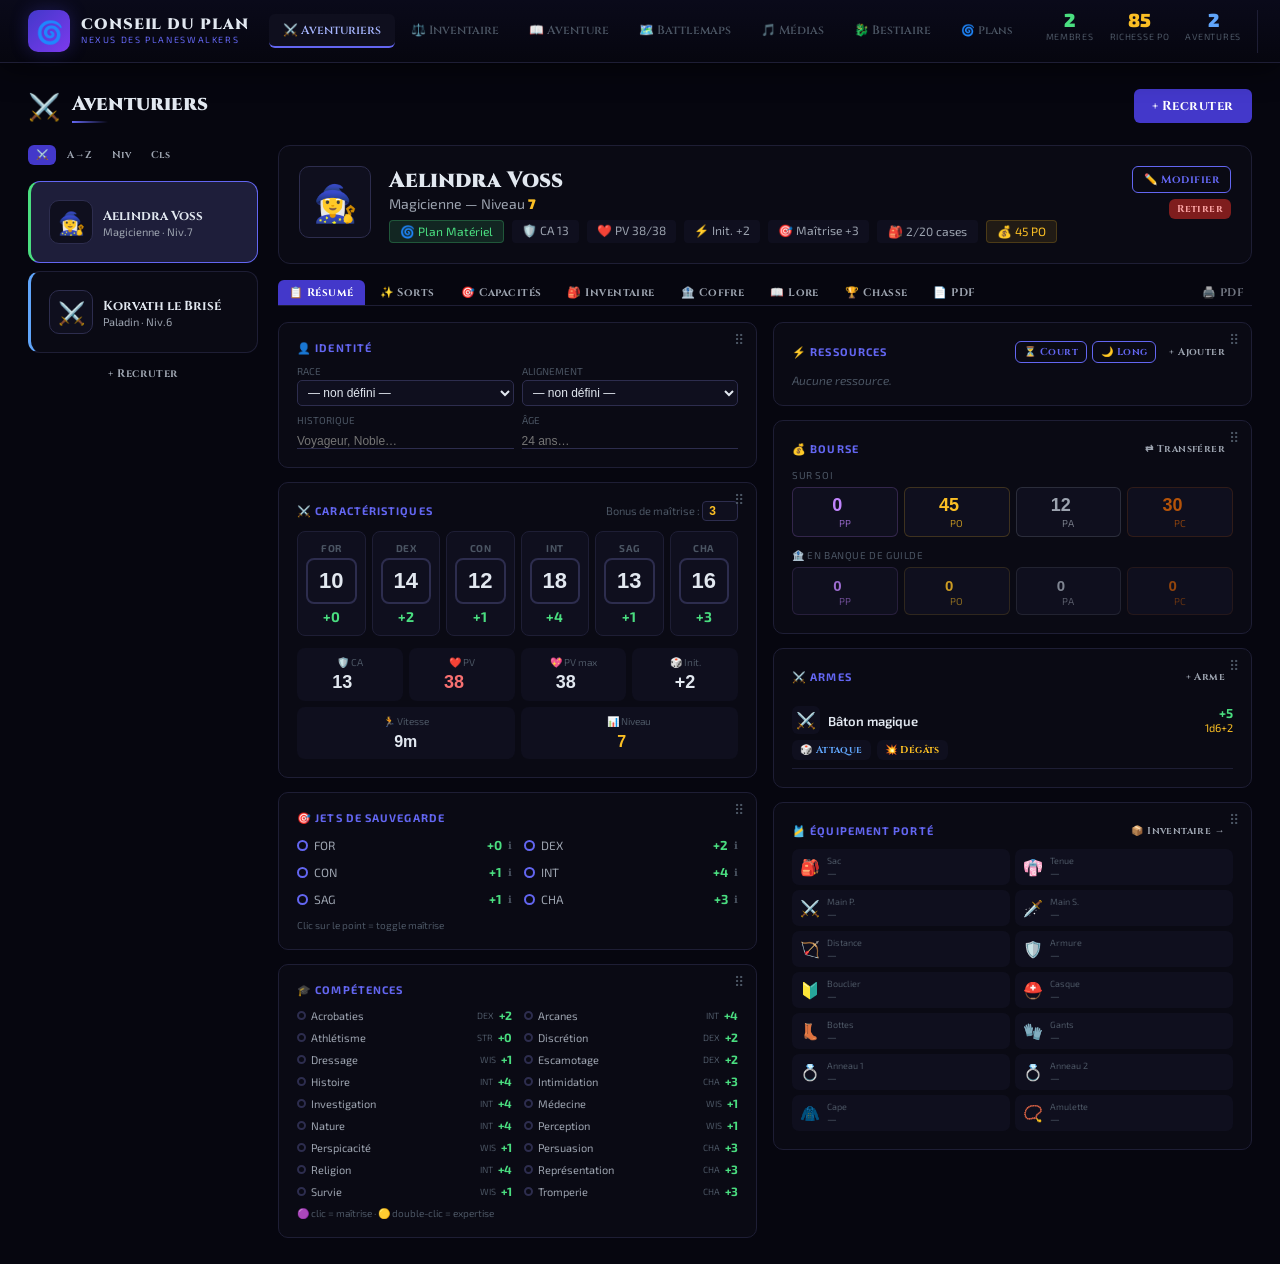
==== commit 16770788: "reparation" ====
--- a/conseil-du-plan-v8/index.html
+++ b/conseil-du-plan-v8/index.html
@@ -12,6 +12,7 @@
     <link rel="stylesheet" href="css/styles.css">
 </head>
 <body>
+<body>
 
 <!-- HEADER -->
 <header id="header">
@@ -24,18 +25,18 @@
       </div>
     </div>
     <nav>
-      <button class="nav-btn active" data-module="members"    onclick="switchModule('members',this)">⚔️ Aventuriers</button>
-      <button class="nav-btn"        data-module="inventory"  onclick="switchModule('inventory',this)">⚖️ Inventaire</button>
-      <button class="nav-btn"        data-module="adventure"  onclick="switchModule('adventure',this)">📖 Aventure</button>
-      <button class="nav-btn"        data-module="battlemap"  onclick="switchModule('battlemap',this)">🗺️ Battlemaps</button>
-      <button class="nav-btn"        data-module="media"      onclick="switchModule('media',this)">🎵 Médias</button>
-      <button class="nav-btn"        data-module="bestiary"   onclick="switchModule('bestiary',this)">🐉 Bestiaire</button>
+      <button class="nav-btn active" data-module="members" onclick="switchModule('members',this)">⚔️ Aventuriers</button>
+      <button class="nav-btn" data-module="inventory" onclick="switchModule('inventory',this)">⚖️ Inventaire</button>
+      <button class="nav-btn" data-module="adventure" onclick="switchModule('adventure',this)">📖 Aventure</button>
+      <button class="nav-btn" data-module="battlemap" onclick="switchModule('battlemap',this)">🗺️ Battlemaps</button>
+      <button class="nav-btn" data-module="media" onclick="switchModule('media',this)">🎵 Médias</button>
+      <button class="nav-btn" data-module="bestiary" onclick="switchModule('bestiary',this)">🐉 Bestiaire</button>
       <button class="nav-btn" onclick="openPlanesModal()" style="font-size:11px" title="Gérer les noms de plans">🌀 Plans</button>
     </nav>
     <div id="stats">
       <div class="stat"><div class="stat-v" id="stat-members" style="color:var(--green)">0</div><div class="stat-l">Membres</div></div>
-      <div class="stat"><div class="stat-v" id="stat-items"   style="color:var(--gold)">0 PO</div><div class="stat-l">Richesse PO</div></div>
-      <div class="stat"><div class="stat-v" id="stat-logs"    style="color:var(--blue)">0</div><div class="stat-l">Aventures</div></div>
+      <div class="stat"><div class="stat-v" id="stat-items" style="color:var(--gold)">0 PO</div><div class="stat-l">Richesse PO</div></div>
+      <div class="stat"><div class="stat-v" id="stat-logs" style="color:var(--blue)">0</div><div class="stat-l">Aventures</div></div>
       <div style="display:flex;flex-direction:column;gap:3px;border-left:1px solid var(--border);padding-left:16px">
         <button class="btn btn-ghost btn-xs" onclick="exportData()" title="Exporter toutes les données en JSON" style="font-size:10px;white-space:nowrap">💾 Exporter</button>
         <button class="btn btn-ghost btn-xs" onclick="importData()" title="Importer un fichier de sauvegarde JSON" style="font-size:10px;white-space:nowrap">📂 Importer</button>
@@ -47,77 +48,44 @@
 </header>
 
 <main id="main">
-  <div id="module-members"   class="module"></div>
+  <div id="module-members" class="module"></div>
   <div id="module-inventory" class="module" style="display:none"></div>
   <div id="module-battlemap" class="module" style="display:none"></div>
-  <div id="module-media"     class="module" style="display:none"></div>
+  <div id="module-media" class="module" style="display:none"></div>
   <div id="module-adventure" class="module" style="display:none"></div>
-  <div id="module-bestiary"  class="module" style="display:none"></div>
+  <div id="module-bestiary" class="module" style="display:none"></div>
 </main>
 
 <!-- MODAL CONTAINER -->
 <div id="modal-container"></div>
 <div id="toast"></div>
 
-<!-- Div d'impression (généré par generatePrintSheet, caché hors impression) -->
-<div id="print-sheet" style="display:none">
-  <div id="print-sheet-content"></div>
-</div>
 
-    <!--
-    ================================================================
-    ORDRE DE CHARGEMENT DES SCRIPTS — CRITIQUE
-    ================================================================
-    1. constants.js     — constantes globales (STORE_KEY, listes…)
-    2. data-store.js    — données par défaut + DB initial
-    3. db.js            — save(), load(), hydrate(), helpers inline
-    4. toast / modal / app — UI de base
-    5. utils.js         — helpers + [Patch 2a] normalizeItem()
-                                   + [Patch 2b] DragDrop
-    6. modules aventuriers (ordre fixe — dépendances entre eux)
-    7. member-resources.js — [Patch 4] APRÈS member-save.js,
-                             AVANT inventaire.js
-                             (dépend de renderMemberSummary de aventuriers.js)
-    8. inventaire.js    — module inventaire
-    9. autres modules…
-    10. spells-aidedd.js — APRÈS bestiaire.js (qui l'utilise)
-    11. export-import.js — APRÈS tous les modules
-    12. init.js         — DERNIER : lance le premier rendu
-    ================================================================
-    -->
-
-    <!-- ── CORE ── -->
+    <!-- JS Modules (ordre important !) -->
     <script src="js/core/constants.js"></script>
     <script src="js/data/data-store.js"></script>
     <script src="js/core/db.js"></script>
     <script src="js/core/toast.js"></script>
     <script src="js/core/modal.js"></script>
     <script src="js/core/app.js"></script>
-    <script src="js/core/utils.js"></script><!-- Patch 2a + 2b -->
-
-    <!-- ── MODULES AVENTURIERS ── -->
+    <script src="js/core/utils.js"></script>
     <script src="js/modules/aventuriers.js"></script>
     <script src="js/modules/member-modal.js"></script>
     <script src="js/modules/member-spells.js"></script>
     <script src="js/modules/member-inventory.js"></script>
     <script src="js/modules/member-save.js"></script>
-    <script src="js/modules/member-resources.js"></script><!-- Patch 4 — après member-save, avant inventaire -->
-
-    <!-- ── AUTRES MODULES ── -->
+    <script src="js/modules/member-resources.js"></script>
     <script src="js/modules/inventaire.js"></script>
     <script src="js/modules/journal.js"></script>
     <script src="js/modules/pnj.js"></script>
     <script src="js/modules/battlemaps.js"></script>
     <script src="js/modules/medias.js"></script>
     <script src="js/modules/bestiaire.js"></script>
-    <script src="js/data/spells-aidedd.js"></script><!-- après bestiaire -->
+    <script src="js/data/spells-aidedd.js"></script>
     <script src="js/modules/tresors.js"></script>
     <script src="js/modules/chasse.js"></script>
     <script src="js/modules/aventure.js"></script>
-
-    <!-- ── FINALISATION ── -->
     <script src="js/core/export-import.js"></script>
-    <script src="js/core/init.js"></script><!-- DOIT être le dernier -->
-
+    <script src="js/core/init.js"></script>
 </body>
 </html>
